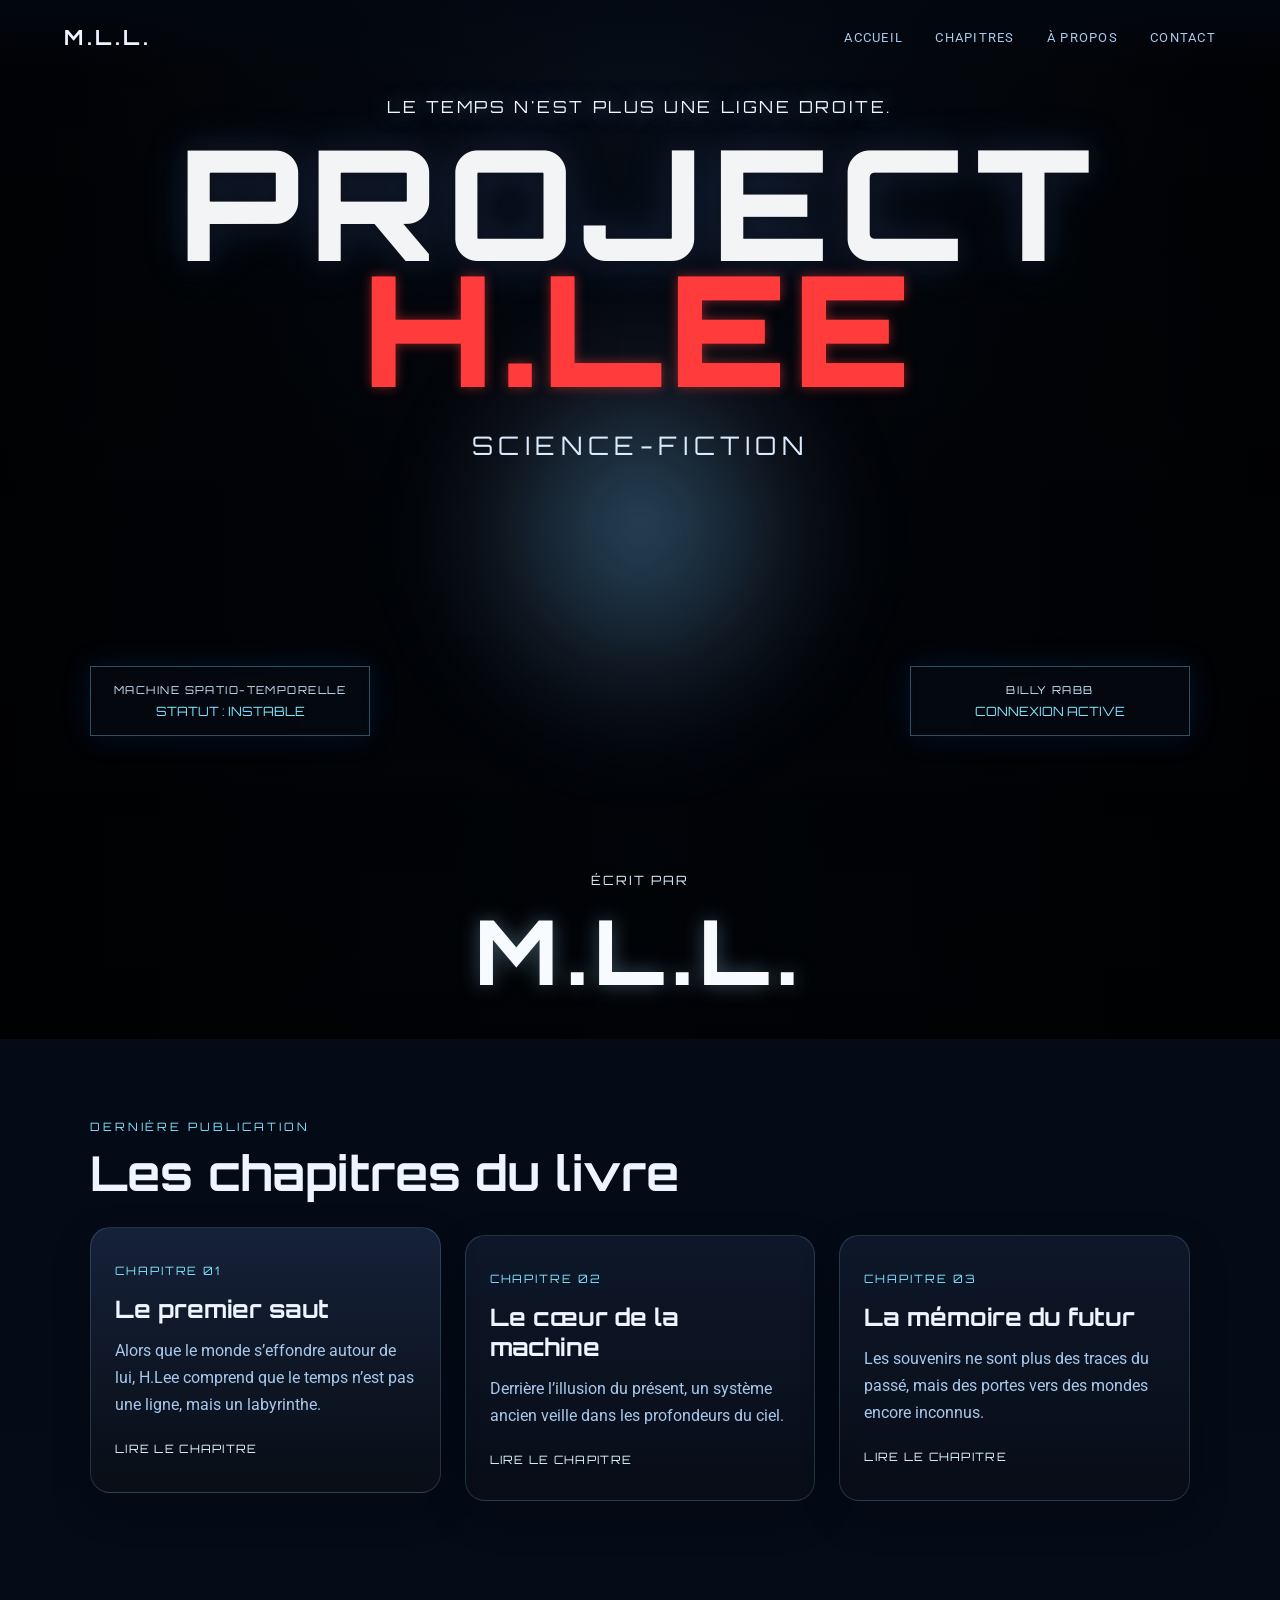
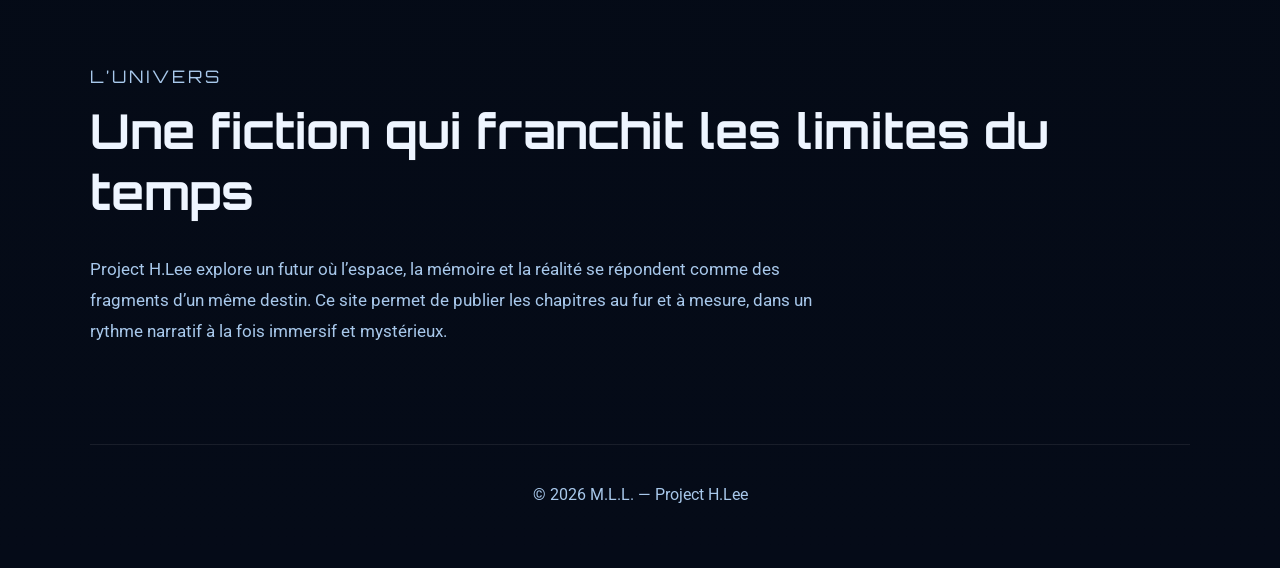
==== index.html @ 1d776bd9 "Initialiser le site web de présentation pour le livre Project H.Lee avec une page d’accueil inspirée" ====
<!DOCTYPE html>
<html lang="fr">
  <head>
    <meta charset="UTF-8" />
    <meta name="viewport" content="width=device-width, initial-scale=1.0" />
    <title>Project H.Lee</title>
    <meta
      name="description"
      content="Site web du livre Project H.Lee — science-fiction, chapitres publiés au fur et à mesure."
    />
    <link rel="preconnect" href="https://fonts.googleapis.com" />
    <link rel="preconnect" href="https://fonts.gstatic.com" crossorigin />
    <link
      href="https://fonts.googleapis.com/css2?family=Orbitron:wght@400;500;700;800;900&family=Roboto:wght@400;500;700&display=swap"
      rel="stylesheet"
    />
    <link rel="stylesheet" href="style.css" />
  </head>
  <body>
    <div class="page-shell">
      <header class="site-header">
        <div class="brand">M.L.L.</div>
        <nav class="main-nav" aria-label="Navigation principale">
          <a href="#accueil">Accueil</a>
          <a href="#chapitres">Chapitres</a>
          <a href="#a-propos">À propos</a>
          <a href="#contact">Contact</a>
        </nav>
      </header>

      <main>
        <section class="hero" id="accueil">
          <div class="hero-overlay"></div>
          <div class="hero-content">
            <p class="kicker">Le temps n'est plus une ligne droite.</p>
            <h1>
              <span class="project">PROJECT</span>
              <span class="title-red">H.LEE</span>
            </h1>
            <p class="genre">Science-fiction</p>

            <div class="book-meta">
              <div class="meta-card left">
                <span class="label">Machine spatio-temporelle</span>
                <span class="value">Statut : instable</span>
              </div>
              <div class="meta-card right">
                <span class="label">Billy Rabb</span>
                <span class="value">Connexion active</span>
              </div>
            </div>

            <div class="author-block">
              <span>Écrit par</span>
              <strong>M.L.L.</strong>
            </div>
          </div>
        </section>

        <section class="intro section" id="chapitres">
          <div class="section-heading">
            <p class="eyebrow">Dernière publication</p>
            <h2>Les chapitres du livre</h2>
          </div>

          <div class="chapter-list">
            <article class="chapter-card featured">
              <span class="chapter-number">Chapitre 01</span>
              <h3>Le premier saut</h3>
              <p>
                Alors que le monde s’effondre autour de lui, H.Lee comprend que le
                temps n’est pas une ligne, mais un labyrinthe.
              </p>
              <a href="#">Lire le chapitre</a>
            </article>

            <article class="chapter-card">
              <span class="chapter-number">Chapitre 02</span>
              <h3>Le cœur de la machine</h3>
              <p>
                Derrière l’illusion du présent, un système ancien veille dans les
                profondeurs du ciel.
              </p>
              <a href="#">Lire le chapitre</a>
            </article>

            <article class="chapter-card">
              <span class="chapter-number">Chapitre 03</span>
              <h3>La mémoire du futur</h3>
              <p>
                Les souvenirs ne sont plus des traces du passé, mais des portes vers
                des mondes encore inconnus.
              </p>
              <a href="#">Lire le chapitre</a>
            </article>
          </div>
        </section>

        <section class="section about" id="a-propos">
          <div class="section-heading">
            <p class="eyebrow">L’univers</p>
            <h2>Une fiction qui franchit les limites du temps</h2>
          </div>
          <p>
            Project H.Lee explore un futur où l’espace, la mémoire et la réalité
            se répondent comme des fragments d’un même destin. Ce site permet de
            publier les chapitres au fur et à mesure, dans un rythme narratif à la
            fois immersif et mystérieux.
          </p>
        </section>
      </main>

      <footer class="site-footer" id="contact">
        <p>© 2026 M.L.L. — Project H.Lee</p>
      </footer>
    </div>
  </body>
</html>
---- style.css ----
* {
  box-sizing: border-box;
}

:root {
  --bg-deep: #050b18;
  --bg-mid: #0a1831;
  --panel: rgba(8, 15, 27, 0.7);
  --panel-border: rgba(124, 208, 255, 0.35);
  --text-main: #eef5ff;
  --text-soft: #a8c8eb;
  --cyan: #7fe4ff;
  --cyan-bright: #dff7ff;
  --red: #ff3b3b;
  --shadow: rgba(0, 0, 0, 0.4);
}

html {
  scroll-behavior: smooth;
}

body {
  margin: 0;
  font-family: "Roboto", sans-serif;
  background:
    radial-gradient(circle at top, rgba(76, 112, 182, 0.18), transparent 25%),
    linear-gradient(180deg, #040a13 0%, #050b18 100%);
  color: var(--text-main);
}

img {
  max-width: 100%;
  display: block;
}

.page-shell {
  min-height: 100vh;
}

.site-header {
  position: absolute;
  top: 0;
  left: 0;
  right: 0;
  z-index: 10;
  display: flex;
  justify-content: space-between;
  align-items: center;
  padding: 1.5rem 4rem;
  background: linear-gradient(180deg, rgba(2, 7, 17, 0.74), rgba(2, 7, 17, 0));
}

.brand {
  font-family: "Orbitron", sans-serif;
  font-size: 1.3rem;
  letter-spacing: 0.22rem;
  font-weight: 700;
}

.main-nav {
  display: flex;
  gap: 2rem;
}

.main-nav a {
  color: var(--text-soft);
  text-decoration: none;
  font-size: 0.82rem;
  letter-spacing: 0.08rem;
  text-transform: uppercase;
  transition: color 0.2s ease;
}

.main-nav a:hover {
  color: var(--cyan-bright);
}

.hero {
  position: relative;
  min-height: 100vh;
  display: flex;
  align-items: center;
  justify-content: center;
  padding: 6rem 2rem 2rem;
  overflow: hidden;
  background:
    linear-gradient(180deg, rgba(2, 8, 18, 0.38), rgba(2, 8, 18, 0.78)),
    url("https://images.unsplash.com/photo-1518770660439-4636190af475?auto=format&fit=crop&w=1600&q=80")
      center/cover no-repeat;
}

.hero::before {
  content: "";
  position: absolute;
  inset: 0;
  background:
    radial-gradient(circle at center, rgba(74, 230, 255, 0.2), transparent 18%),
    radial-gradient(circle at 50% 50%, rgba(255, 90, 90, 0.12), transparent 30%);
  mix-blend-mode: screen;
}

.hero::after {
  content: "";
  position: absolute;
  inset: 12% 18% 8%;
  background: radial-gradient(circle, rgba(91, 185, 255, 0.25), transparent 38%);
  filter: blur(40px);
}

.hero-overlay {
  position: absolute;
  inset: 0;
  background:
    linear-gradient(180deg, rgba(0, 0, 0, 0.18) 0%, rgba(0, 0, 0, 0.6) 100%),
    linear-gradient(90deg, rgba(0, 0, 0, 0.7), rgba(0, 0, 0, 0.15), rgba(0, 0, 0, 0.72));
}

.hero-content {
  position: relative;
  z-index: 2;
  width: min(1100px, 100%);
  text-align: center;
}

.kicker {
  margin: 0 0 1rem;
  color: #f2f7ff;
  font-family: "Orbitron", sans-serif;
  font-size: clamp(0.8rem, 1.3vw, 1.3rem);
  letter-spacing: 0.16rem;
  text-transform: uppercase;
  text-shadow: 0 0 20px rgba(143, 217, 255, 0.5);
}

.hero h1 {
  margin: 0;
  display: flex;
  flex-direction: column;
  align-items: center;
  line-height: 0.9;
  text-transform: uppercase;
  text-shadow: 0 0 20px rgba(11, 12, 18, 0.9);
}

.project {
  font-family: "Orbitron", sans-serif;
  font-size: clamp(4rem, 12vw, 18rem);
  font-weight: 800;
  letter-spacing: 0.06em;
  color: #f3f4f6;
  filter: drop-shadow(0 0 18px rgba(90, 150, 255, 0.2));
}

.title-red {
  font-family: "Orbitron", sans-serif;
  font-size: clamp(4rem, 12vw, 18rem);
  font-weight: 900;
  letter-spacing: 0.04em;
  color: var(--red);
  transform: translateY(-0.08em);
  text-shadow: 0 0 12px rgba(255, 59, 59, 0.5);
}

.genre {
  margin: 1.2rem 0 0;
  font-family: "Orbitron", sans-serif;
  font-size: clamp(1rem, 2vw, 1.7rem);
  letter-spacing: 0.35rem;
  text-transform: uppercase;
  color: #dbebff;
}

.book-meta {
  position: relative;
  display: flex;
  justify-content: space-between;
  align-items: flex-end;
  margin-top: 2.2rem;
  min-height: 240px;
}

.meta-card {
  position: absolute;
  bottom: 0;
  display: flex;
  flex-direction: column;
  gap: 0.35rem;
  width: min(280px, 34vw);
  padding: 1rem 1.1rem;
  border: 1px solid var(--panel-border);
  background: rgba(7, 12, 23, 0.6);
  box-shadow: 0 0 30px rgba(18, 116, 255, 0.16);
  backdrop-filter: blur(8px);
}

.meta-card.left {
  left: 0;
}

.meta-card.right {
  right: 0;
}

.meta-card .label,
.meta-card .value {
  font-family: "Orbitron", sans-serif;
  text-transform: uppercase;
}

.meta-card .label {
  color: #cde7ff;
  font-size: 0.68rem;
  letter-spacing: 0.09rem;
}

.meta-card .value {
  color: var(--cyan);
  font-size: 0.8rem;
}

.author-block {
  margin-top: 8.5rem;
  display: flex;
  flex-direction: column;
  align-items: center;
  gap: 0.4rem;
  font-family: "Orbitron", sans-serif;
  text-transform: uppercase;
  letter-spacing: 0.12rem;
}

.author-block span {
  font-size: 0.8rem;
  color: #d9ebff;
}

.author-block strong {
  font-size: clamp(2.5rem, 7vw, 6.2rem);
  font-weight: 800;
  letter-spacing: 0.08em;
  color: #f7faff;
  text-shadow: 0 0 20px rgba(167, 220, 255, 0.35);
}

.section {
  width: min(1100px, calc(100% - 3rem));
  margin: 0 auto;
  padding: 5rem 0;
}

.section-heading {
  margin-bottom: 2rem;
}

.eyebrow {
  margin: 0 0 0.5rem;
  font-family: "Orbitron", sans-serif;
  color: var(--cyan);
  font-size: 0.72rem;
  letter-spacing: 0.18rem;
  text-transform: uppercase;
}

.section-heading h2 {
  margin: 0;
  font-family: "Orbitron", sans-serif;
  font-size: clamp(2rem, 4vw, 3rem);
  color: var(--text-main);
}

.chapter-list {
  display: grid;
  grid-template-columns: repeat(3, minmax(0, 1fr));
  gap: 1.5rem;
}

.chapter-card {
  background: linear-gradient(180deg, rgba(15, 25, 43, 0.94), rgba(8, 13, 23, 0.96));
  border: 1px solid rgba(141, 220, 255, 0.18);
  border-radius: 1.25rem;
  padding: 2rem 1.5rem;
  box-shadow: 0 15px 40px rgba(0, 0, 0, 0.18);
}

.chapter-card.featured {
  background: linear-gradient(180deg, rgba(22, 34, 58, 0.98), rgba(9, 14, 22, 0.95));
  transform: translateY(-8px);
}

.chapter-number {
  display: inline-block;
  margin-bottom: 1rem;
  color: var(--cyan);
  font-family: "Orbitron", sans-serif;
  font-size: 0.72rem;
  letter-spacing: 0.12rem;
  text-transform: uppercase;
}

.chapter-card h3 {
  margin: 0 0 0.8rem;
  font-family: "Orbitron", sans-serif;
  font-size: 1.5rem;
}

.chapter-card p {
  margin: 0 0 1.2rem;
  color: var(--text-soft);
  line-height: 1.7;
}

.chapter-card a {
  color: var(--cyan-bright);
  text-decoration: none;
  font-family: "Orbitron", sans-serif;
  letter-spacing: 0.08rem;
  text-transform: uppercase;
  font-size: 0.72rem;
}

.about p {
  max-width: 760px;
  color: var(--text-soft);
  font-size: 1.08rem;
  line-height: 1.8;
}

.site-footer {
  width: min(1100px, calc(100% - 3rem));
  margin: 0 auto;
  padding: 1.5rem 0 3rem;
  border-top: 1px solid rgba(255, 255, 255, 0.08);
  color: var(--text-soft);
  text-align: center;
}

@media (max-width: 900px) {
  .site-header {
    padding: 1.2rem 1.5rem;
  }

  .main-nav {
    gap: 1rem;
  }

  .book-meta {
    min-height: 180px;
  }

  .meta-card {
    width: 45%;
  }

  .chapter-list {
    grid-template-columns: 1fr;
  }
}

@media (max-width: 640px) {
  .site-header {
    flex-direction: column;
    gap: 0.8rem;
  }

  .main-nav {
    flex-wrap: wrap;
    justify-content: center;
  }

  .hero {
    padding-top: 8rem;
  }

  .book-meta {
    display: block;
    min-height: auto;
  }

  .meta-card {
    position: static;
    width: 100%;
    margin-top: 1rem;
  }

  .author-block {
    margin-top: 3rem;
  }
}
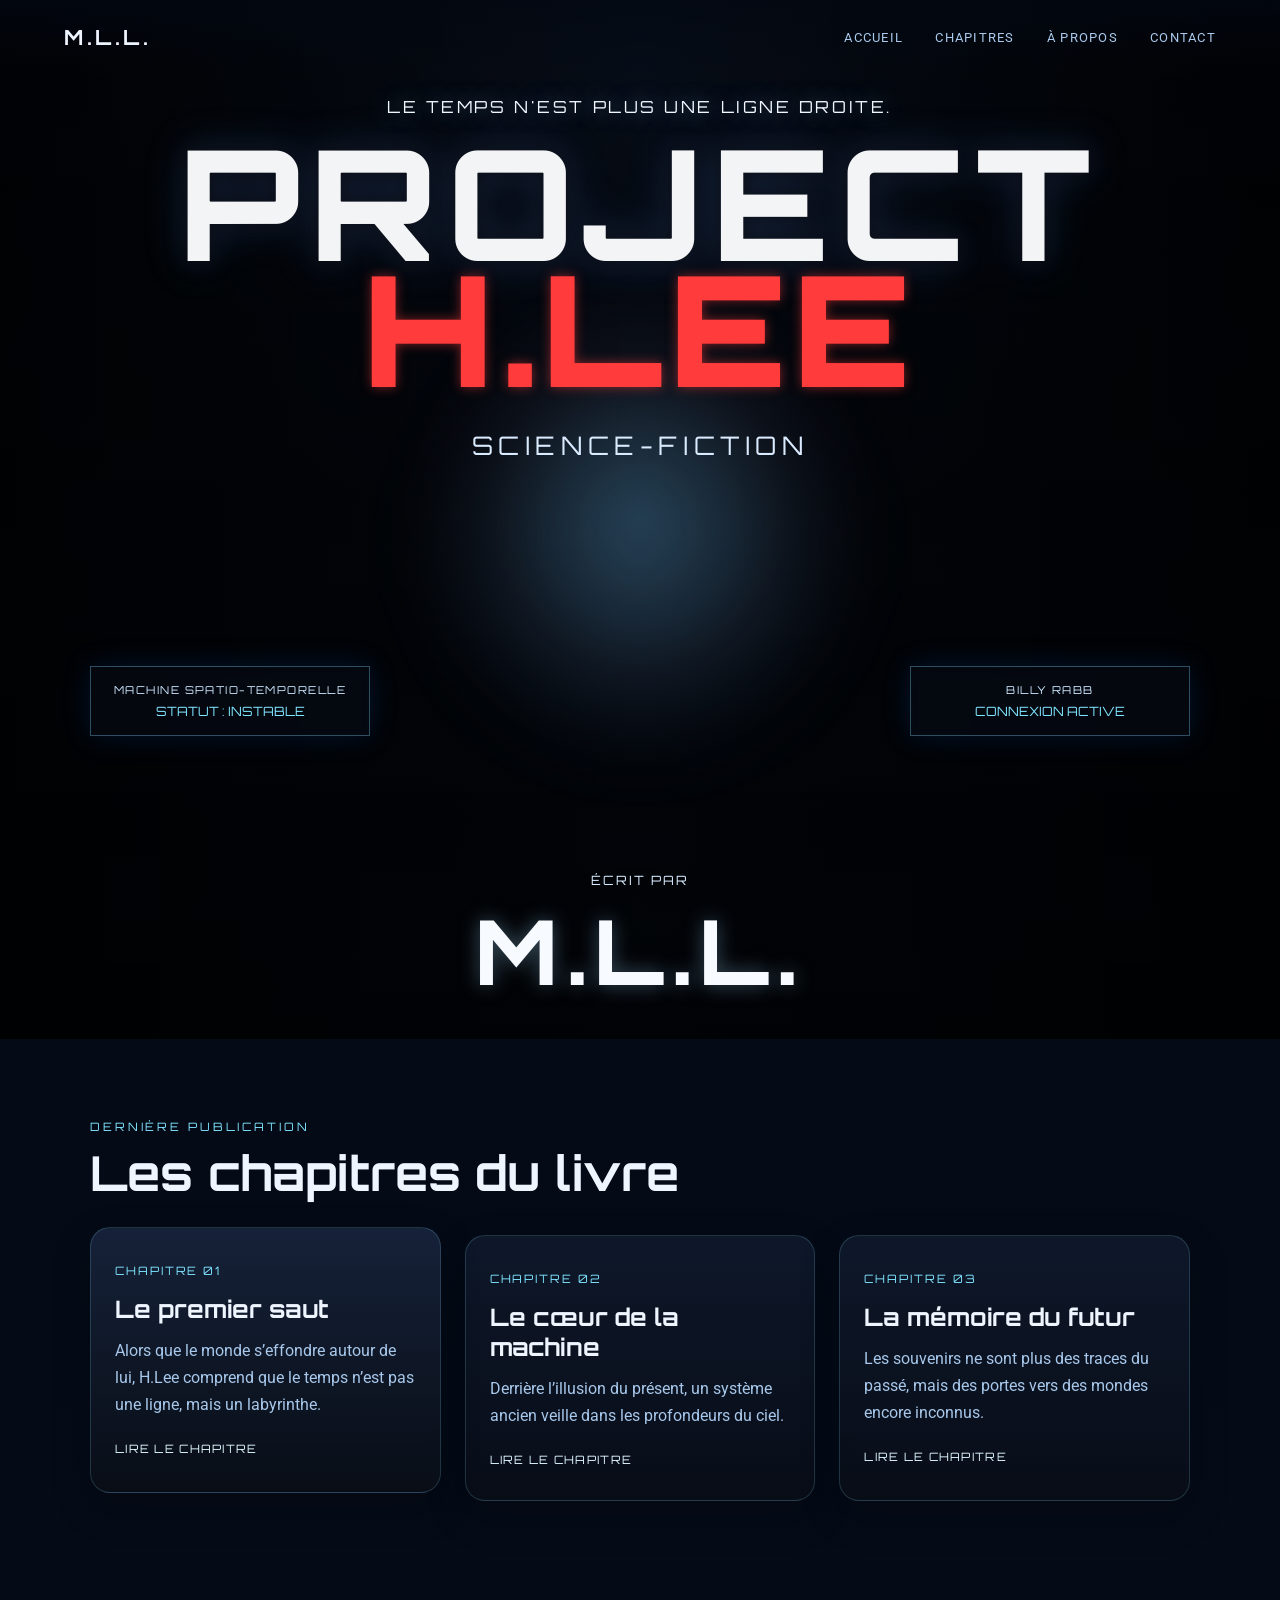
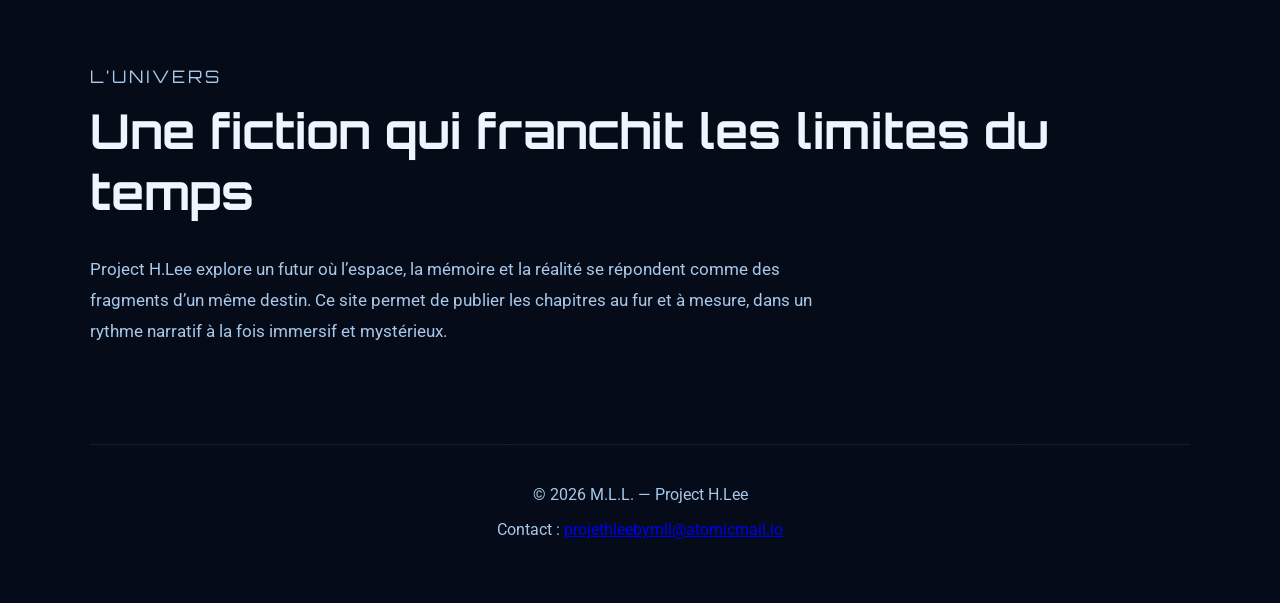
==== commit f12e6b90: "Ajouter l'adresse e-mail de contact dans la section footer du site." ====
--- a/index.html
+++ b/index.html
@@ -112,8 +112,11 @@
 
       <footer class="site-footer" id="contact">
         <p>© 2026 M.L.L. — Project H.Lee</p>
+        <p>
+          Contact :
+          <a href="mailto:projethleebymll@atomicmail.io">projethleebymll@atomicmail.io</a>
+        </p>
       </footer>
     </div>
   </body>
 </html>
-
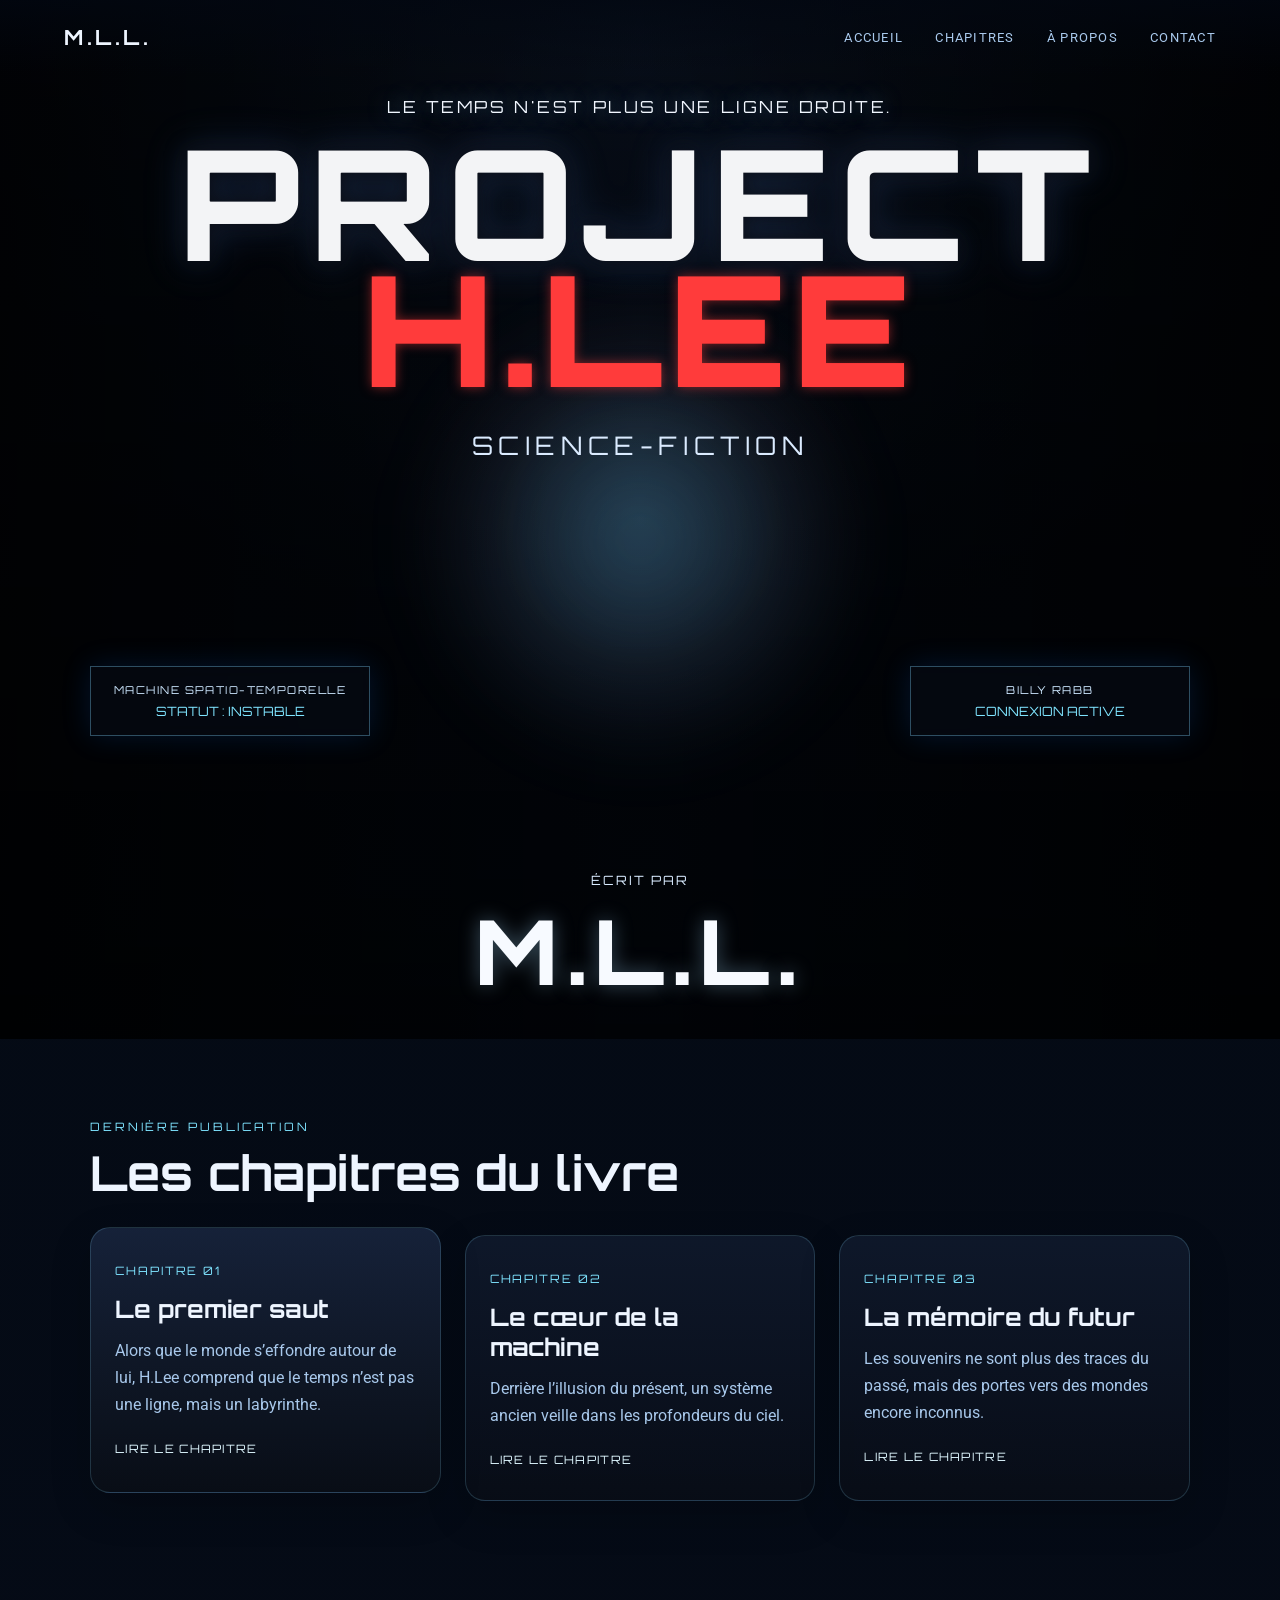
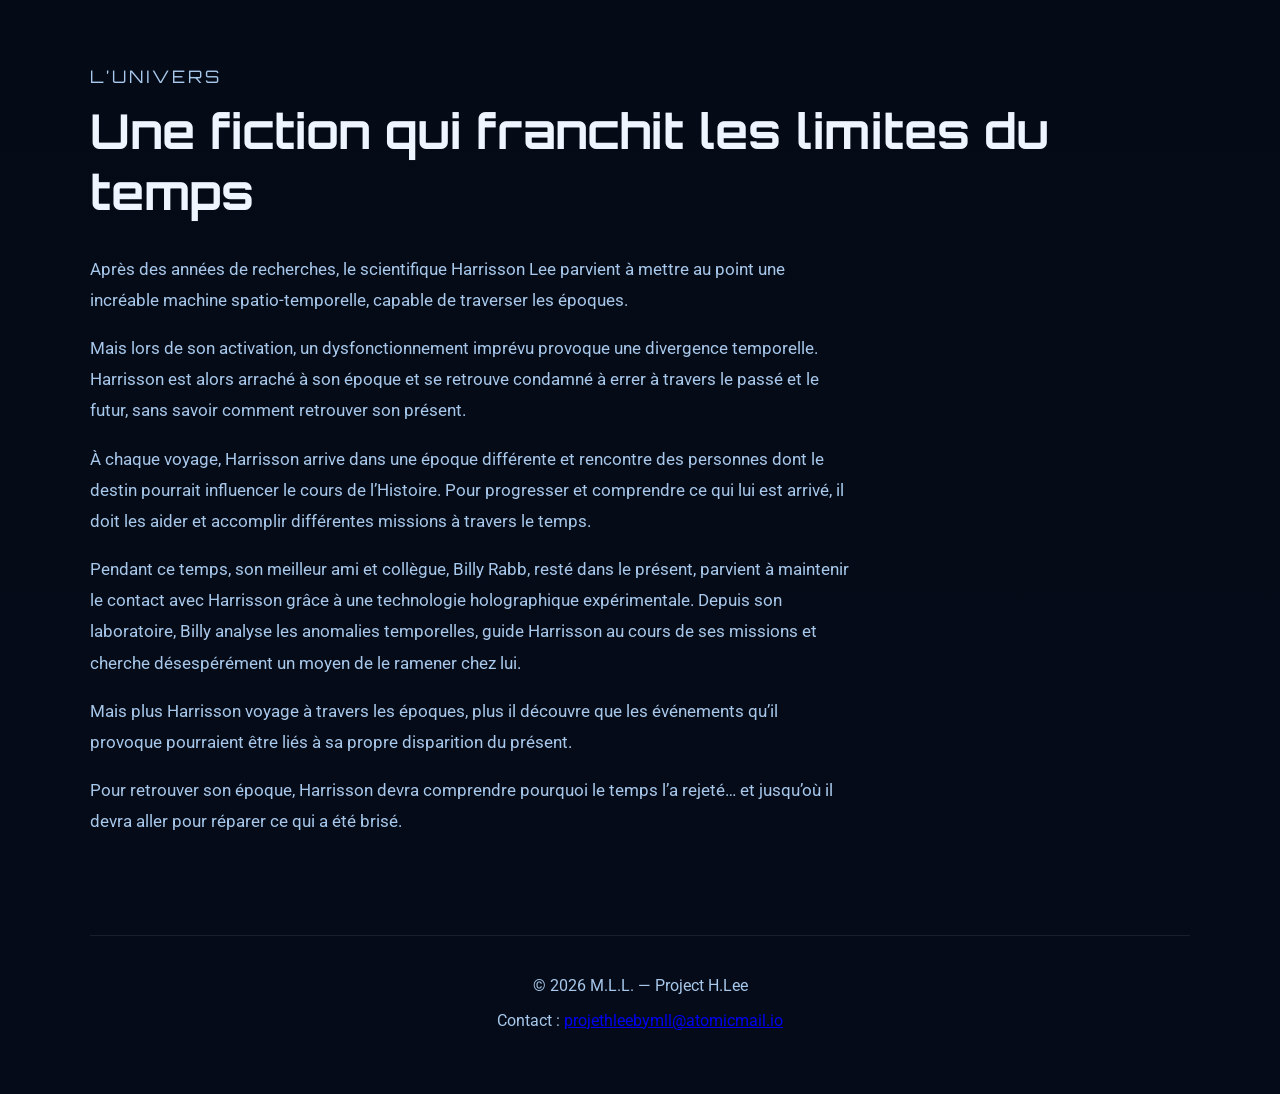
==== commit 5aae7167: "Mettre à jour la section À propos avec le synopsis complet du livre Project H.Lee" ====
--- a/index.html
+++ b/index.html
@@ -101,12 +101,31 @@
             <p class="eyebrow">L’univers</p>
             <h2>Une fiction qui franchit les limites du temps</h2>
           </div>
-          <p>
-            Project H.Lee explore un futur où l’espace, la mémoire et la réalité
-            se répondent comme des fragments d’un même destin. Ce site permet de
-            publier les chapitres au fur et à mesure, dans un rythme narratif à la
-            fois immersif et mystérieux.
-          </p>
+          <div class="about-content">
+            <p>
+              Après des années de recherches, le scientifique Harrisson Lee parvient à mettre au point une incréable machine spatio-temporelle, capable de traverser les époques.
+            </p>
+
+            <p>
+              Mais lors de son activation, un dysfonctionnement imprévu provoque une divergence temporelle. Harrisson est alors arraché à son époque et se retrouve condamné à errer à travers le passé et le futur, sans savoir comment retrouver son présent.
+            </p>
+
+            <p>
+              À chaque voyage, Harrisson arrive dans une époque différente et rencontre des personnes dont le destin pourrait influencer le cours de l’Histoire. Pour progresser et comprendre ce qui lui est arrivé, il doit les aider et accomplir différentes missions à travers le temps.
+            </p>
+
+            <p>
+              Pendant ce temps, son meilleur ami et collègue, Billy Rabb, resté dans le présent, parvient à maintenir le contact avec Harrisson grâce à une technologie holographique expérimentale. Depuis son laboratoire, Billy analyse les anomalies temporelles, guide Harrisson au cours de ses missions et cherche désespérément un moyen de le ramener chez lui.
+            </p>
+
+            <p>
+              Mais plus Harrisson voyage à travers les époques, plus il découvre que les événements qu’il provoque pourraient être liés à sa propre disparition du présent.
+            </p>
+
+            <p>
+              Pour retrouver son époque, Harrisson devra comprendre pourquoi le temps l’a rejeté… et jusqu’où il devra aller pour réparer ce qui a été brisé.
+            </p>
+          </div>
         </section>
       </main>
 
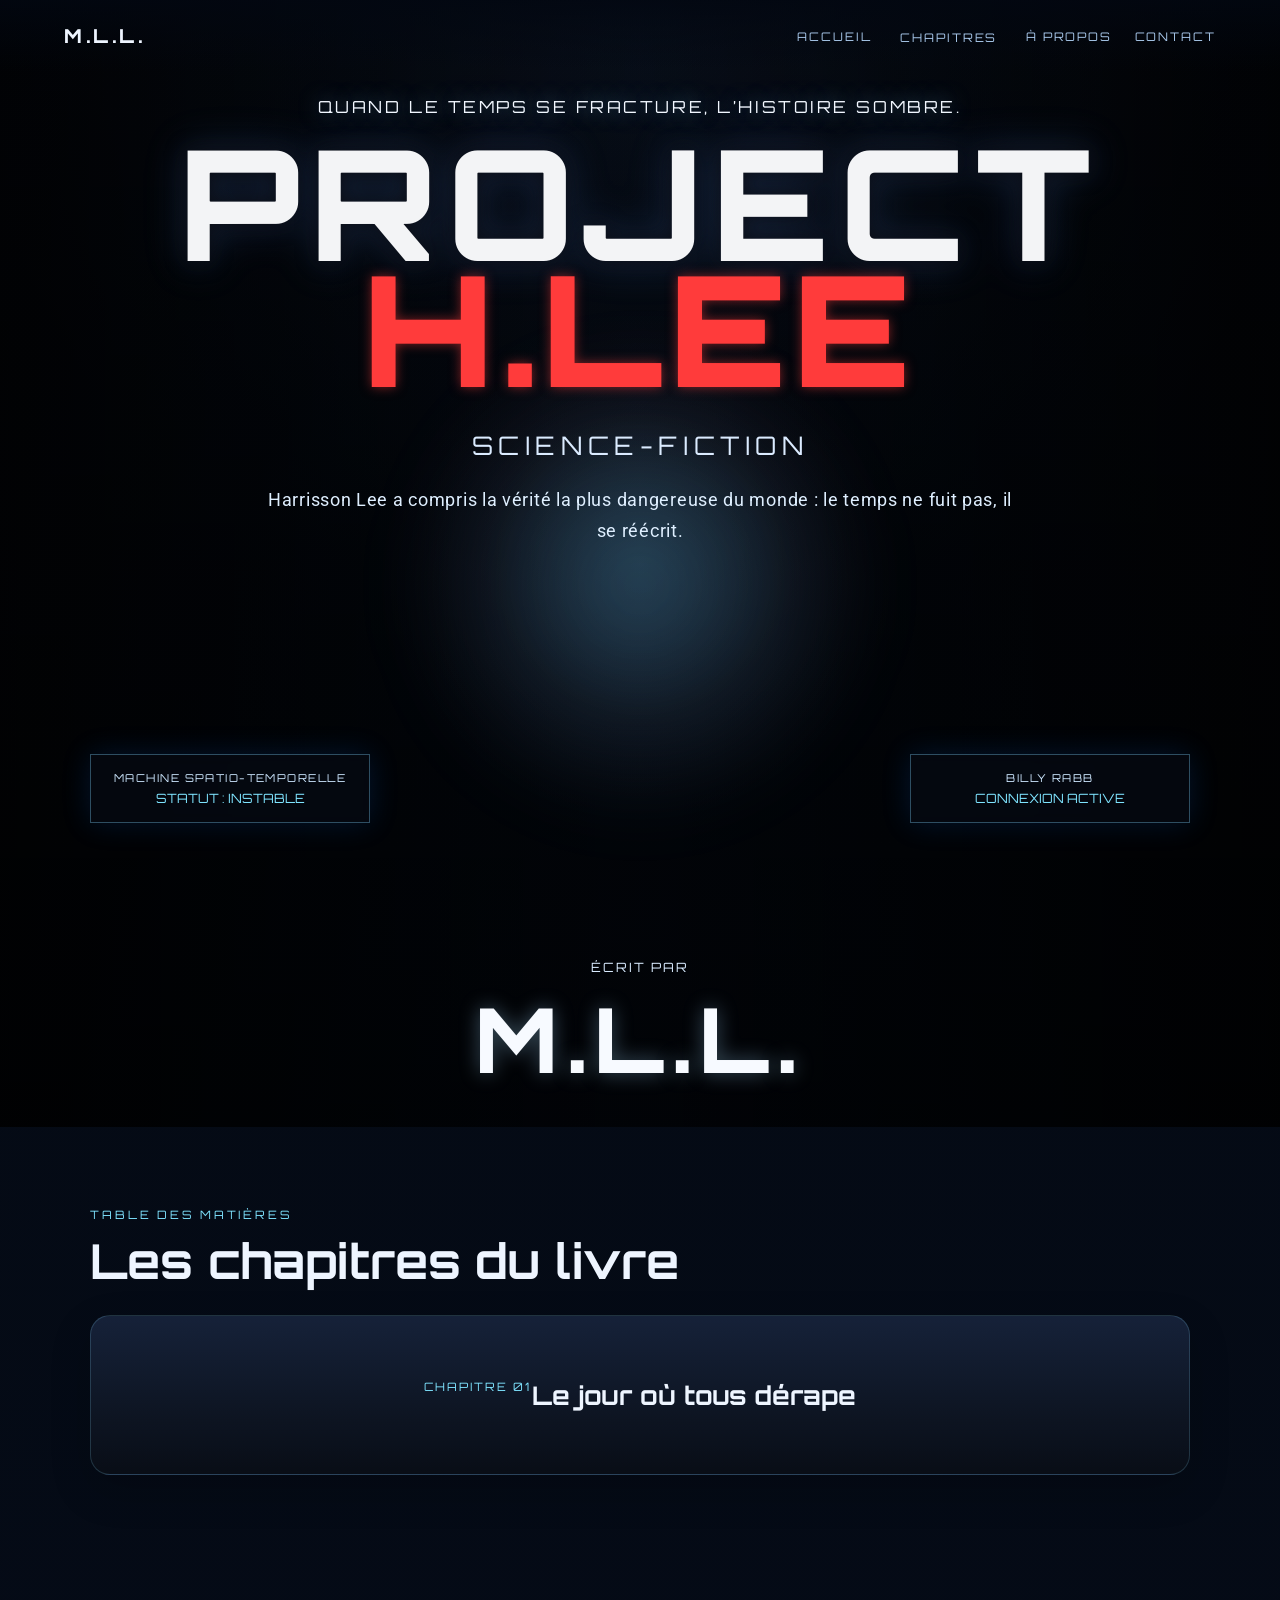
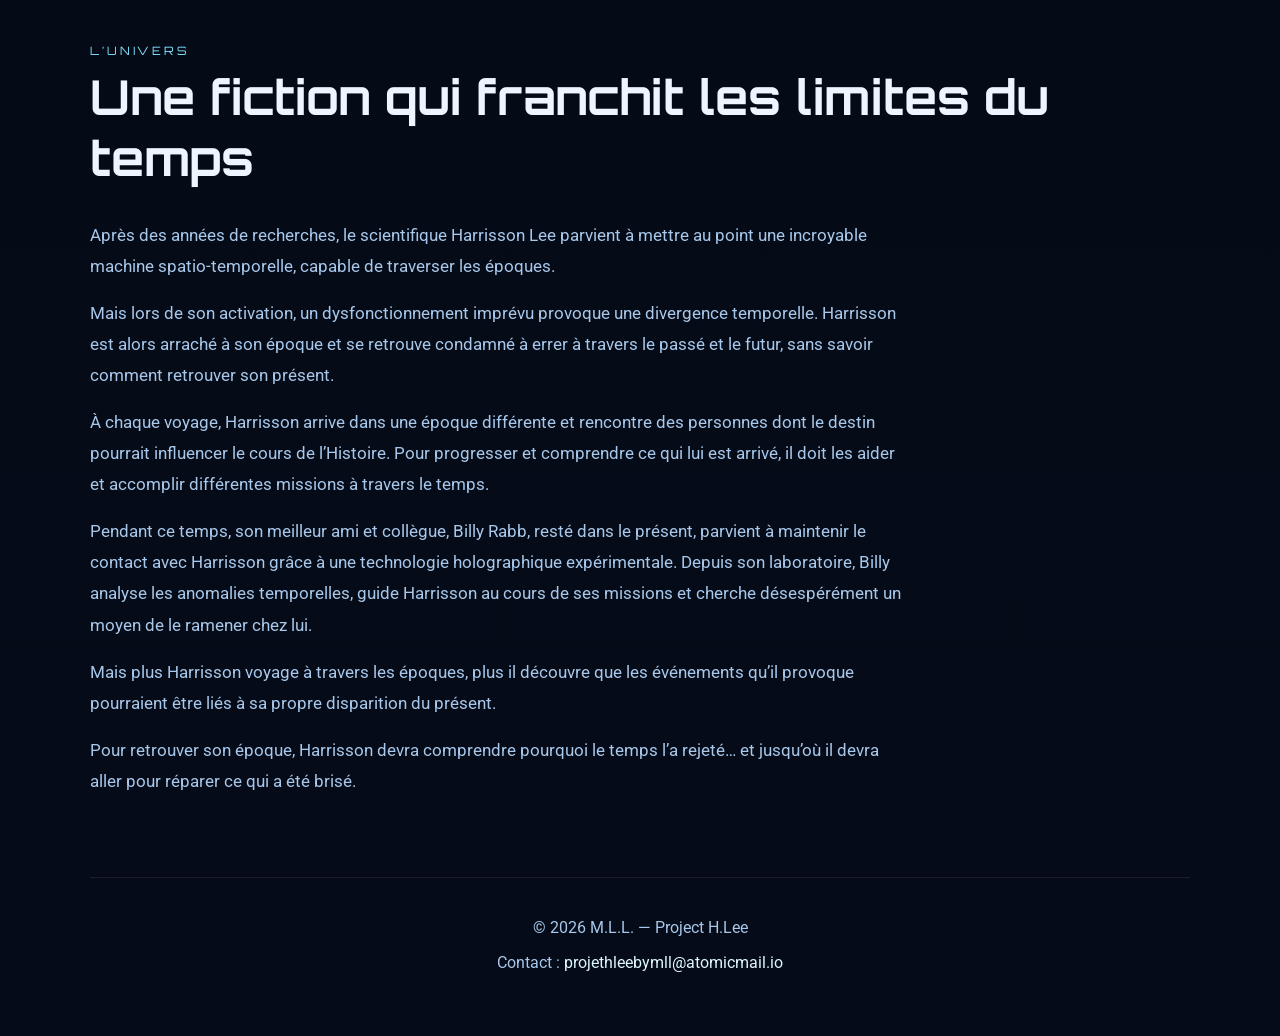
==== commit 3f233db0: "Améliorer le menu des chapitres et rendre l'accueil plus immersif pour le site Project H.Lee." ====
--- a/index.html
+++ b/index.html
@@ -22,7 +22,12 @@
         <div class="brand">M.L.L.</div>
         <nav class="main-nav" aria-label="Navigation principale">
           <a href="#accueil">Accueil</a>
-          <a href="#chapitres">Chapitres</a>
+          <div class="chapter-menu">
+            <button type="button" class="chapter-menu-button">Chapitres</button>
+            <div class="chapter-dropdown" aria-label="Liste des chapitres">
+              <a href="#chapitre-1">01 — Le jour où tous dérape</a>
+            </div>
+          </div>
           <a href="#a-propos">À propos</a>
           <a href="#contact">Contact</a>
         </nav>
@@ -32,12 +37,17 @@
         <section class="hero" id="accueil">
           <div class="hero-overlay"></div>
           <div class="hero-content">
-            <p class="kicker">Le temps n'est plus une ligne droite.</p>
+            <p class="kicker">Quand le temps se fracture, l’Histoire sombre.</p>
             <h1>
               <span class="project">PROJECT</span>
               <span class="title-red">H.LEE</span>
             </h1>
             <p class="genre">Science-fiction</p>
+
+            <div class="hero-subtext">
+              Harrisson Lee a compris la vérité la plus dangereuse du monde : le temps
+              ne fuit pas, il se réécrit.
+            </div>
 
             <div class="book-meta">
               <div class="meta-card left">
@@ -59,39 +69,14 @@
 
         <section class="intro section" id="chapitres">
           <div class="section-heading">
-            <p class="eyebrow">Dernière publication</p>
+            <p class="eyebrow">Table des matières</p>
             <h2>Les chapitres du livre</h2>
           </div>
 
           <div class="chapter-list">
-            <article class="chapter-card featured">
+            <article class="chapter-card featured" id="chapitre-1">
               <span class="chapter-number">Chapitre 01</span>
-              <h3>Le premier saut</h3>
-              <p>
-                Alors que le monde s’effondre autour de lui, H.Lee comprend que le
-                temps n’est pas une ligne, mais un labyrinthe.
-              </p>
-              <a href="#">Lire le chapitre</a>
-            </article>
-
-            <article class="chapter-card">
-              <span class="chapter-number">Chapitre 02</span>
-              <h3>Le cœur de la machine</h3>
-              <p>
-                Derrière l’illusion du présent, un système ancien veille dans les
-                profondeurs du ciel.
-              </p>
-              <a href="#">Lire le chapitre</a>
-            </article>
-
-            <article class="chapter-card">
-              <span class="chapter-number">Chapitre 03</span>
-              <h3>La mémoire du futur</h3>
-              <p>
-                Les souvenirs ne sont plus des traces du passé, mais des portes vers
-                des mondes encore inconnus.
-              </p>
-              <a href="#">Lire le chapitre</a>
+              <h3>Le jour où tous dérape</h3>
             </article>
           </div>
         </section>
@@ -103,7 +88,7 @@
           </div>
           <div class="about-content">
             <p>
-              Après des années de recherches, le scientifique Harrisson Lee parvient à mettre au point une incréable machine spatio-temporelle, capable de traverser les époques.
+              Après des années de recherches, le scientifique Harrisson Lee parvient à mettre au point une incroyable machine spatio-temporelle, capable de traverser les époques.
             </p>
 
             <p>
--- a/style.css
+++ b/style.css
@@ -47,31 +47,85 @@
   justify-content: space-between;
   align-items: center;
   padding: 1.5rem 4rem;
-  background: linear-gradient(180deg, rgba(2, 7, 17, 0.74), rgba(2, 7, 17, 0));
+  background: linear-gradient(180deg, rgba(2, 7, 17, 0.82), rgba(2, 7, 17, 0));
 }
 
 .brand {
   font-family: "Orbitron", sans-serif;
-  font-size: 1.3rem;
+  font-size: 1.2rem;
   letter-spacing: 0.22rem;
-  font-weight: 700;
+  font-weight: 800;
+  text-transform: uppercase;
 }
 
 .main-nav {
   display: flex;
-  gap: 2rem;
-}
-
-.main-nav a {
+  align-items: center;
+  gap: 1.4rem;
+}
+
+.main-nav a,
+.chapter-menu-button {
   color: var(--text-soft);
   text-decoration: none;
-  font-size: 0.82rem;
+  font-size: 0.74rem;
+  letter-spacing: 0.12rem;
+  text-transform: uppercase;
+  transition: color 0.25s ease, transform 0.25s ease;
+  background: transparent;
+  border: none;
+  cursor: pointer;
+  font-family: "Orbitron", sans-serif;
+}
+
+.main-nav a:hover,
+.chapter-menu-button:hover,
+.chapter-menu-button:focus-visible {
+  color: var(--cyan-bright);
+  transform: translateY(-1px);
+}
+
+.chapter-menu {
+  position: relative;
+}
+
+.chapter-dropdown {
+  position: absolute;
+  top: calc(100% + 0.7rem);
+  left: 50%;
+  transform: translateX(-50%);
+  min-width: 240px;
+  padding: 0.7rem;
+  background: rgba(5, 12, 22, 0.96);
+  border: 1px solid rgba(124, 208, 255, 0.35);
+  box-shadow: 0 20px 40px rgba(0, 0, 0, 0.35);
+  opacity: 0;
+  pointer-events: none;
+  transition: opacity 0.25s ease, transform 0.25s ease;
+  transform-origin: top center;
+}
+
+.chapter-menu:hover .chapter-dropdown,
+.chapter-menu:focus-within .chapter-dropdown {
+  opacity: 1;
+  pointer-events: auto;
+  transform: translateX(-50%) translateY(0);
+}
+
+.chapter-dropdown a {
+  display: block;
+  padding: 0.8rem 0.9rem;
+  border: 1px solid rgba(124, 208, 255, 0.12);
+  background: rgba(16, 28, 46, 0.7);
+  color: var(--text-main);
+  text-decoration: none;
+  font-size: 0.68rem;
   letter-spacing: 0.08rem;
   text-transform: uppercase;
-  transition: color 0.2s ease;
-}
-
-.main-nav a:hover {
+}
+
+.chapter-dropdown a:hover {
+  background: rgba(21, 36, 58, 0.9);
   color: var(--cyan-bright);
 }
 
@@ -168,6 +222,15 @@
   letter-spacing: 0.35rem;
   text-transform: uppercase;
   color: #dbebff;
+}
+
+.hero-subtext {
+  max-width: 760px;
+  margin: 1.5rem auto 0;
+  color: #dfefff;
+  font-size: 1.1rem;
+  line-height: 1.8;
+  letter-spacing: 0.04em;
 }
 
 .book-meta {
@@ -270,7 +333,7 @@
 
 .chapter-list {
   display: grid;
-  grid-template-columns: repeat(3, minmax(0, 1fr));
+  grid-template-columns: 1fr;
   gap: 1.5rem;
 }
 
@@ -280,6 +343,11 @@
   border-radius: 1.25rem;
   padding: 2rem 1.5rem;
   box-shadow: 0 15px 40px rgba(0, 0, 0, 0.18);
+  min-height: 160px;
+  display: flex;
+  align-items: center;
+  justify-content: center;
+  text-align: center;
 }
 
 .chapter-card.featured {
@@ -298,28 +366,19 @@
 }
 
 .chapter-card h3 {
-  margin: 0 0 0.8rem;
-  font-family: "Orbitron", sans-serif;
-  font-size: 1.5rem;
-}
-
-.chapter-card p {
-  margin: 0 0 1.2rem;
-  color: var(--text-soft);
-  line-height: 1.7;
-}
-
-.chapter-card a {
-  color: var(--cyan-bright);
-  text-decoration: none;
-  font-family: "Orbitron", sans-serif;
-  letter-spacing: 0.08rem;
-  text-transform: uppercase;
-  font-size: 0.72rem;
-}
-
-.about p {
-  max-width: 760px;
+  margin: 0;
+  font-family: "Orbitron", sans-serif;
+  font-size: clamp(1.5rem, 2vw, 2rem);
+}
+
+.about-content {
+  display: grid;
+  gap: 1rem;
+  max-width: 820px;
+}
+
+.about-content p {
+  margin: 0;
   color: var(--text-soft);
   font-size: 1.08rem;
   line-height: 1.8;
@@ -334,6 +393,11 @@
   text-align: center;
 }
 
+.site-footer a {
+  color: var(--cyan-bright);
+  text-decoration: none;
+}
+
 @media (max-width: 900px) {
   .site-header {
     padding: 1.2rem 1.5rem;
@@ -349,10 +413,6 @@
 
   .meta-card {
     width: 45%;
-  }
-
-  .chapter-list {
-    grid-template-columns: 1fr;
   }
 }
 
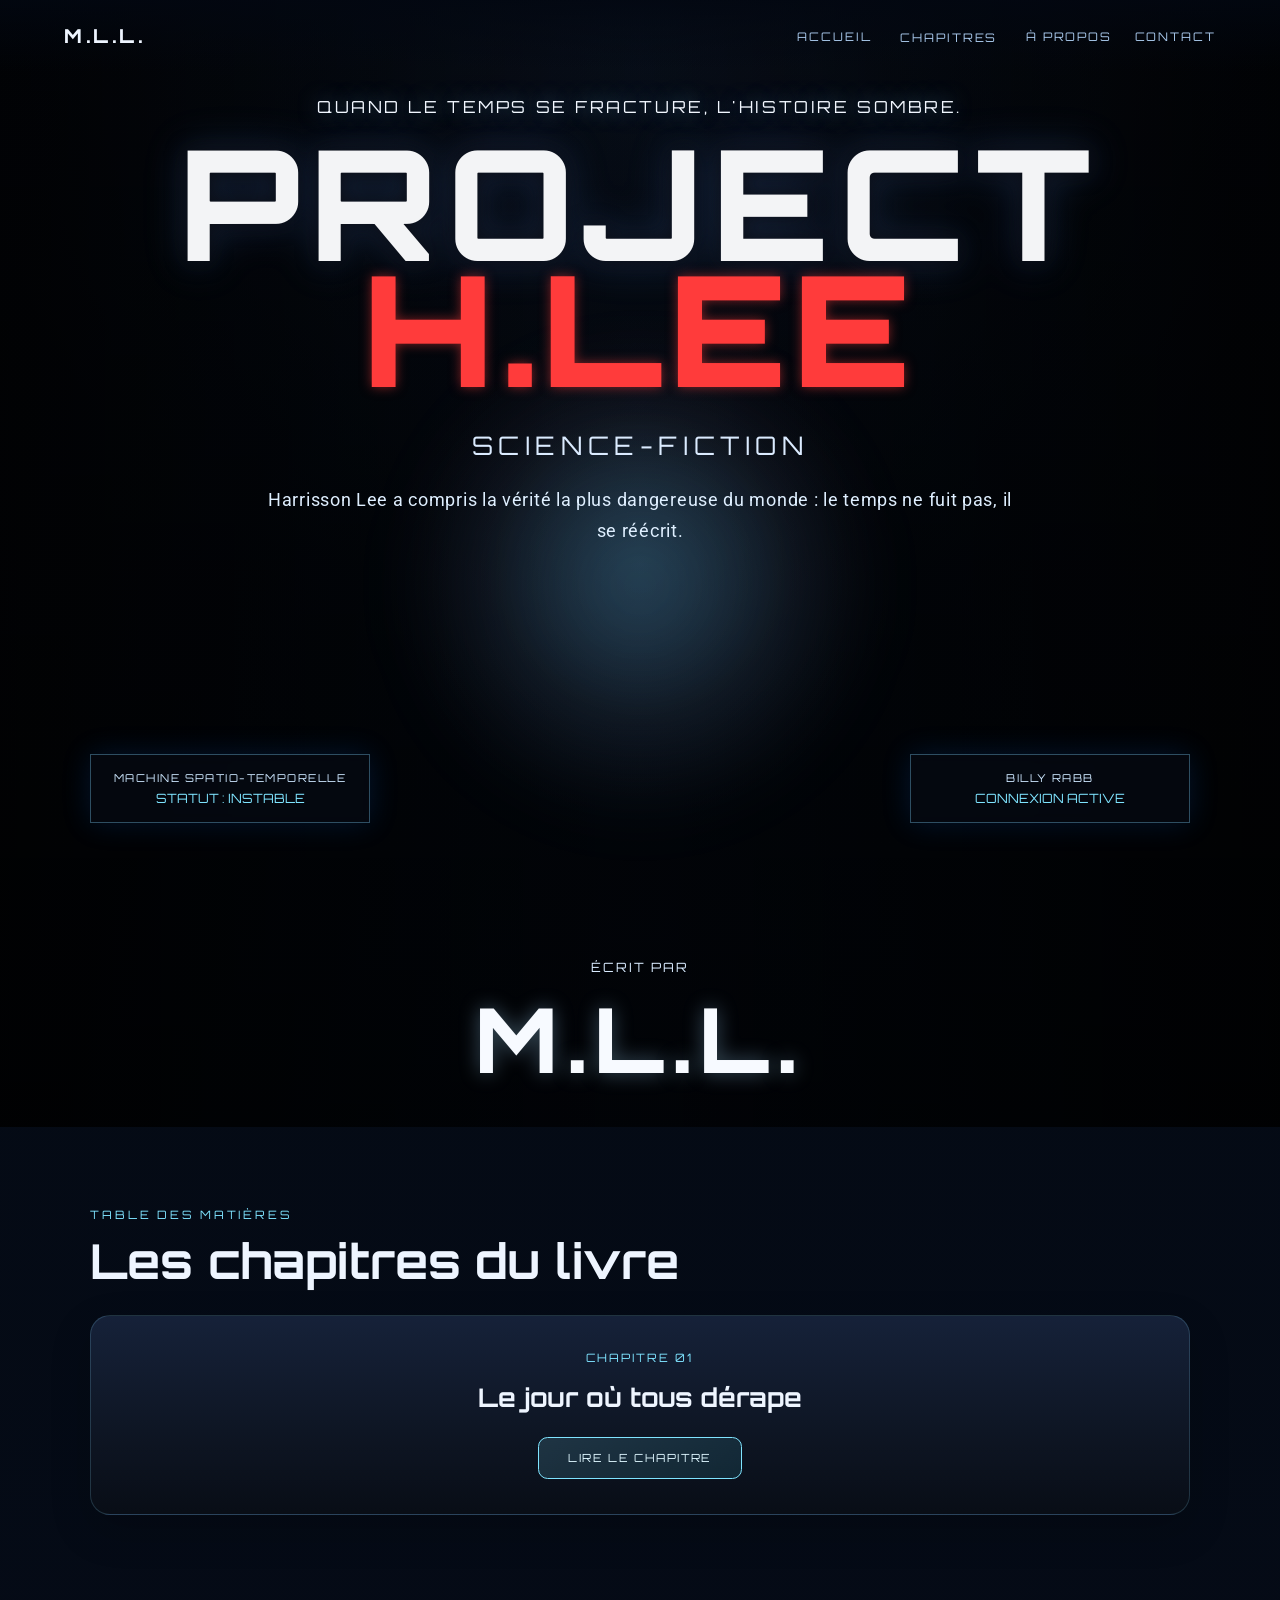
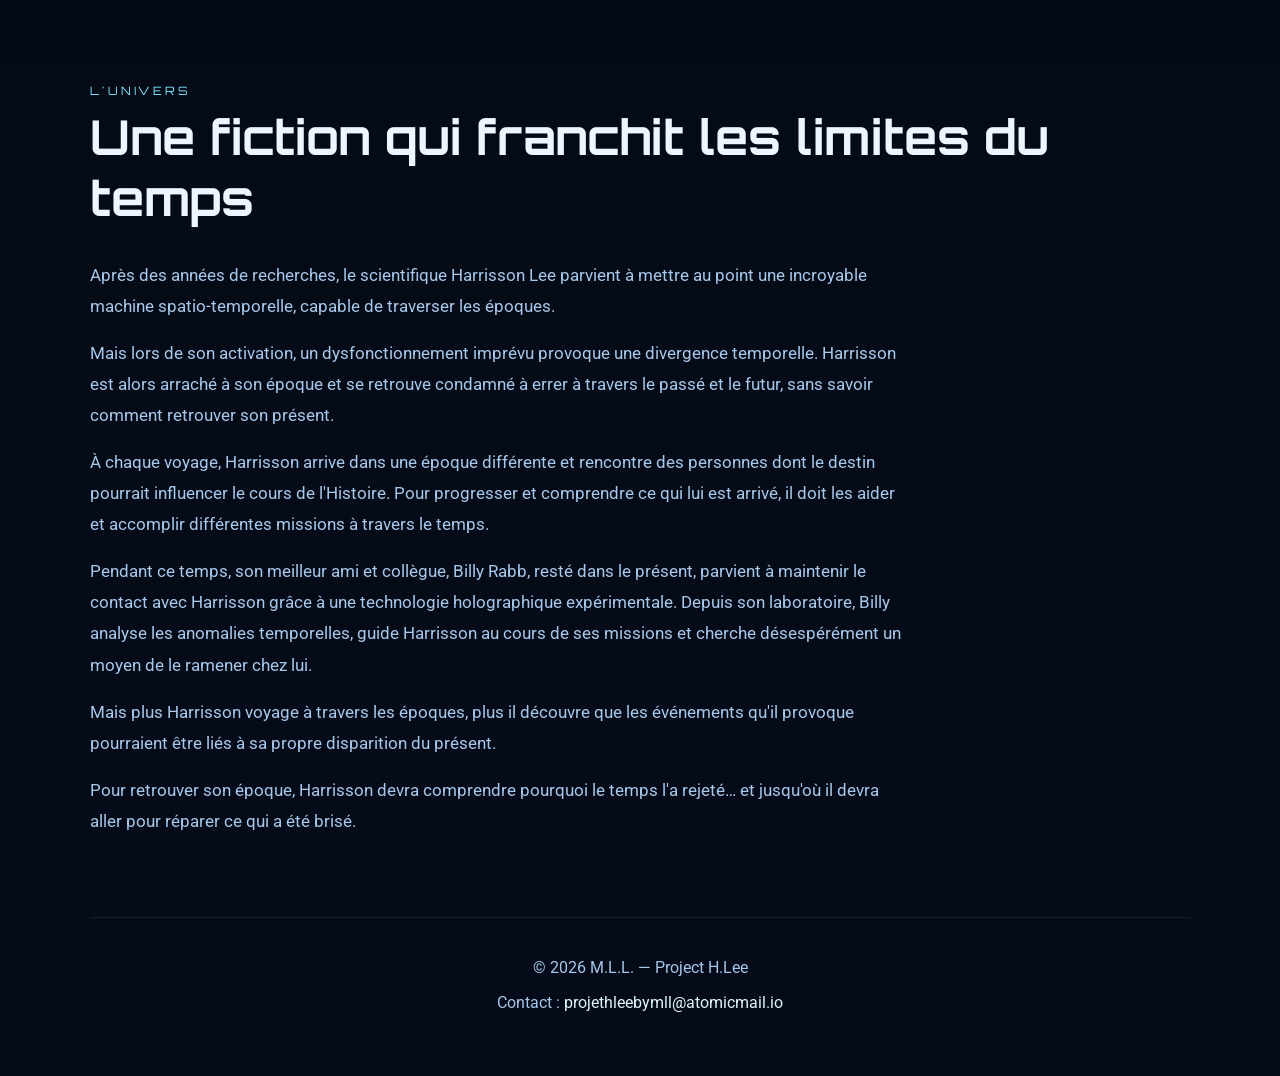
==== commit df0caaf0: "Ajouter le bouton \"Lire le chapitre\" sur la page d'accueil pour accéder au premier chapitre" ====
--- a/index.html
+++ b/index.html
@@ -25,7 +25,7 @@
           <div class="chapter-menu">
             <button type="button" class="chapter-menu-button">Chapitres</button>
             <div class="chapter-dropdown" aria-label="Liste des chapitres">
-              <a href="#chapitre-1">01 — Le jour où tous dérape</a>
+              <a href="chapitre-1.html">01 — Le jour où tous dérape</a>
             </div>
           </div>
           <a href="#a-propos">À propos</a>
@@ -37,7 +37,7 @@
         <section class="hero" id="accueil">
           <div class="hero-overlay"></div>
           <div class="hero-content">
-            <p class="kicker">Quand le temps se fracture, l’Histoire sombre.</p>
+            <p class="kicker">Quand le temps se fracture, l'Histoire sombre.</p>
             <h1>
               <span class="project">PROJECT</span>
               <span class="title-red">H.LEE</span>
@@ -75,15 +75,18 @@
 
           <div class="chapter-list">
             <article class="chapter-card featured" id="chapitre-1">
-              <span class="chapter-number">Chapitre 01</span>
-              <h3>Le jour où tous dérape</h3>
+              <div class="chapter-card-content">
+                <span class="chapter-number">Chapitre 01</span>
+                <h3>Le jour où tous dérape</h3>
+                <a href="chapitre-1.html" class="read-button">Lire le chapitre</a>
+              </div>
             </article>
           </div>
         </section>
 
         <section class="section about" id="a-propos">
           <div class="section-heading">
-            <p class="eyebrow">L’univers</p>
+            <p class="eyebrow">L'univers</p>
             <h2>Une fiction qui franchit les limites du temps</h2>
           </div>
           <div class="about-content">
@@ -96,7 +99,7 @@
             </p>
 
             <p>
-              À chaque voyage, Harrisson arrive dans une époque différente et rencontre des personnes dont le destin pourrait influencer le cours de l’Histoire. Pour progresser et comprendre ce qui lui est arrivé, il doit les aider et accomplir différentes missions à travers le temps.
+              À chaque voyage, Harrisson arrive dans une époque différente et rencontre des personnes dont le destin pourrait influencer le cours de l'Histoire. Pour progresser et comprendre ce qui lui est arrivé, il doit les aider et accomplir différentes missions à travers le temps.
             </p>
 
             <p>
@@ -104,11 +107,11 @@
             </p>
 
             <p>
-              Mais plus Harrisson voyage à travers les époques, plus il découvre que les événements qu’il provoque pourraient être liés à sa propre disparition du présent.
+              Mais plus Harrisson voyage à travers les époques, plus il découvre que les événements qu'il provoque pourraient être liés à sa propre disparition du présent.
             </p>
 
             <p>
-              Pour retrouver son époque, Harrisson devra comprendre pourquoi le temps l’a rejeté… et jusqu’où il devra aller pour réparer ce qui a été brisé.
+              Pour retrouver son époque, Harrisson devra comprendre pourquoi le temps l'a rejeté… et jusqu'où il devra aller pour réparer ce qui a été brisé.
             </p>
           </div>
         </section>
--- a/style.css
+++ b/style.css
@@ -343,11 +343,17 @@
   border-radius: 1.25rem;
   padding: 2rem 1.5rem;
   box-shadow: 0 15px 40px rgba(0, 0, 0, 0.18);
-  min-height: 160px;
+  min-height: 200px;
   display: flex;
   align-items: center;
   justify-content: center;
   text-align: center;
+  transition: transform 0.3s ease, box-shadow 0.3s ease;
+}
+
+.chapter-card:hover {
+  transform: translateY(-4px);
+  box-shadow: 0 20px 50px rgba(127, 228, 255, 0.15);
 }
 
 .chapter-card.featured {
@@ -355,9 +361,15 @@
   transform: translateY(-8px);
 }
 
+.chapter-card-content {
+  display: flex;
+  flex-direction: column;
+  align-items: center;
+  gap: 1rem;
+}
+
 .chapter-number {
   display: inline-block;
-  margin-bottom: 1rem;
   color: var(--cyan);
   font-family: "Orbitron", sans-serif;
   font-size: 0.72rem;
@@ -369,6 +381,28 @@
   margin: 0;
   font-family: "Orbitron", sans-serif;
   font-size: clamp(1.5rem, 2vw, 2rem);
+}
+
+.read-button {
+  display: inline-block;
+  margin-top: 0.5rem;
+  padding: 0.8rem 1.8rem;
+  background: linear-gradient(135deg, rgba(127, 228, 255, 0.15), rgba(74, 230, 255, 0.1));
+  border: 1px solid var(--cyan);
+  border-radius: 0.6rem;
+  color: var(--cyan-bright);
+  text-decoration: none;
+  font-family: "Orbitron", sans-serif;
+  font-size: 0.7rem;
+  letter-spacing: 0.1rem;
+  text-transform: uppercase;
+  transition: all 0.3s ease;
+}
+
+.read-button:hover {
+  background: linear-gradient(135deg, rgba(127, 228, 255, 0.25), rgba(74, 230, 255, 0.2));
+  box-shadow: 0 0 20px rgba(127, 228, 255, 0.3);
+  transform: translateY(-2px);
 }
 
 .about-content {
